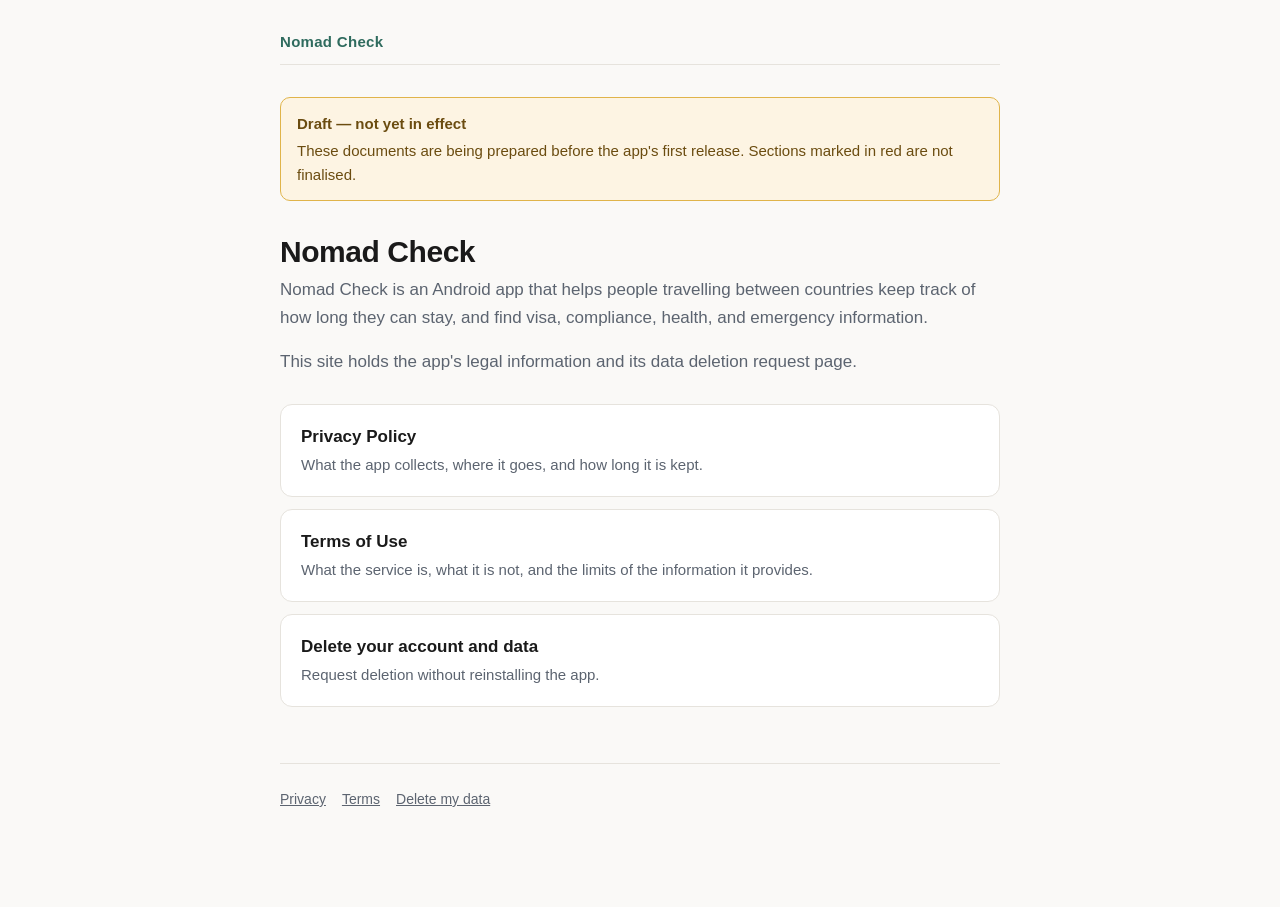
==== index.html @ e33258b4 "Legal pages and deletion request page" ====
<!DOCTYPE html>
<html lang="en">
<head>
<meta charset="utf-8">
<meta name="viewport" content="width=device-width, initial-scale=1">
<title>Nomad Check</title>
<meta name="description" content="Legal information and data deletion requests for the Nomad Check Android app.">
<link rel="stylesheet" href="style.css">
</head>
<body>
<div class="wrap">

  <header class="site">
    <a class="brand" href="/">Nomad Check</a>
  </header>

  <!-- DRAFT-BANNER: delete this block when the documents are final -->
  <div class="draft">
    <strong>Draft — not yet in effect</strong>
    These documents are being prepared before the app's first release.
    Sections marked in red are not finalised.
  </div>
  <!-- /DRAFT-BANNER -->

  <h1>Nomad Check</h1>
  <p class="lede">
    Nomad Check is an Android app that helps people travelling between
    countries keep track of how long they can stay, and find visa,
    compliance, health, and emergency information.
  </p>
  <p class="lede">
    This site holds the app's legal information and its data deletion
    request page.
  </p>

  <div class="cards">
    <a href="/privacy">
      <div class="t">Privacy Policy</div>
      <div class="d">What the app collects, where it goes, and how long it is kept.</div>
    </a>
    <a href="/terms">
      <div class="t">Terms of Use</div>
      <div class="d">What the service is, what it is not, and the limits of the information it provides.</div>
    </a>
    <a href="/delete">
      <div class="t">Delete your account and data</div>
      <div class="d">Request deletion without reinstalling the app.</div>
    </a>
  </div>

  <footer class="site">
    <a href="/privacy">Privacy</a><a href="/terms">Terms</a><a href="/delete">Delete my data</a>
  </footer>

</div>
</body>
</html>
---- style.css ----
/* Nomad Check — legal pages
   Plain CSS, no build step. Edit freely. */

:root {
  --bg: #faf9f7;
  --card: #ffffff;
  --text: #1a1a1a;
  --text-sec: #5c6470;
  --text-muted: #8b8f96;
  --accent: #2f6b5e;
  --accent-soft: #eaf2ef;
  --border: #e6e3dd;
  --draft-bg: #fdf4e3;
  --draft-border: #e0b44a;
  --draft-text: #6b4c10;
  --ph-bg: #fde8e8;
  --ph-text: #9b1c1c;
  --ph-border: #f0b4b4;
}

@media (prefers-color-scheme: dark) {
  :root {
    --bg: #15171a;
    --card: #1d2024;
    --text: #e8e6e3;
    --text-sec: #a8aeb6;
    --text-muted: #7b8189;
    --accent: #6fbfa8;
    --accent-soft: #1e2a27;
    --border: #2c3036;
    --draft-bg: #3a2f14;
    --draft-border: #8a6a1f;
    --draft-text: #f0d79a;
    --ph-bg: #3d1c1c;
    --ph-text: #ff9b9b;
    --ph-border: #6b2c2c;
  }
}

* { box-sizing: border-box; }

html { -webkit-text-size-adjust: 100%; }

body {
  margin: 0;
  padding: 0 20px 96px;
  background: var(--bg);
  color: var(--text);
  font-family: -apple-system, BlinkMacSystemFont, "Segoe UI", Roboto,
    "Helvetica Neue", Arial, "Noto Sans", sans-serif;
  font-size: 17px;
  line-height: 1.65;
}

.wrap { max-width: 720px; margin: 0 auto; }

/* ---- masthead ---- */

header.site {
  padding: 28px 0 8px;
  border-bottom: 1px solid var(--border);
  margin-bottom: 32px;
}

header.site a.brand {
  color: var(--accent);
  font-weight: 700;
  font-size: 15px;
  letter-spacing: 0.02em;
  text-decoration: none;
}

/* ---- draft banner ----
   DELETE THIS BLOCK IN EACH HTML FILE WHEN THE DOCUMENTS ARE FINAL.
   Search for: DRAFT-BANNER                                        */

.draft {
  background: var(--draft-bg);
  border: 1px solid var(--draft-border);
  border-radius: 10px;
  padding: 14px 16px;
  margin: 0 0 32px;
  color: var(--draft-text);
  font-size: 15px;
  line-height: 1.55;
}

.draft strong { display: block; margin-bottom: 4px; }

/* ---- typography ---- */

h1 {
  font-size: 30px;
  line-height: 1.25;
  font-weight: 800;
  margin: 0 0 6px;
  letter-spacing: -0.015em;
}

h2 {
  font-size: 21px;
  line-height: 1.3;
  font-weight: 700;
  margin: 44px 0 12px;
  letter-spacing: -0.01em;
}

h3 {
  font-size: 17px;
  font-weight: 700;
  margin: 28px 0 8px;
}

p { margin: 0 0 16px; }

ul, ol { margin: 0 0 16px; padding-left: 22px; }
li { margin-bottom: 6px; }

a { color: var(--accent); }

.effective {
  color: var(--text-sec);
  font-size: 15px;
  margin: 0 0 28px;
}

.lede { color: var(--text-sec); }

hr {
  border: 0;
  border-top: 1px solid var(--border);
  margin: 44px 0;
}

/* ---- tables ---- */

.tablewrap { overflow-x: auto; margin: 0 0 20px; }

table {
  border-collapse: collapse;
  width: 100%;
  font-size: 15px;
  line-height: 1.5;
}

th, td {
  text-align: left;
  vertical-align: top;
  padding: 10px 12px;
  border-bottom: 1px solid var(--border);
}

th {
  font-weight: 700;
  color: var(--text-sec);
  font-size: 13px;
  text-transform: uppercase;
  letter-spacing: 0.04em;
  white-space: nowrap;
}

/* ---- placeholder marker ---- */

.ph {
  background: var(--ph-bg);
  color: var(--ph-text);
  border: 1px solid var(--ph-border);
  border-radius: 4px;
  padding: 1px 6px;
  font-family: ui-monospace, SFMono-Regular, Menlo, Consolas, monospace;
  font-size: 0.85em;
  font-weight: 600;
  white-space: nowrap;
}

/* ---- index cards ---- */

.cards { display: grid; gap: 12px; margin: 28px 0 0; }

.cards a {
  display: block;
  background: var(--card);
  border: 1px solid var(--border);
  border-radius: 12px;
  padding: 18px 20px;
  text-decoration: none;
  color: var(--text);
}

.cards a:hover { border-color: var(--accent); }

.cards .t { font-weight: 700; margin-bottom: 2px; }
.cards .d { color: var(--text-sec); font-size: 15px; }

/* ---- delete page form ---- */

fieldset {
  border: 1px solid var(--border);
  border-radius: 12px;
  padding: 18px 20px 6px;
  margin: 0 0 24px;
  background: var(--card);
}

legend {
  font-weight: 700;
  padding: 0 8px;
  font-size: 16px;
}

label.opt {
  display: flex;
  align-items: flex-start;
  gap: 10px;
  padding: 10px 0;
  cursor: pointer;
  line-height: 1.5;
}

label.opt input { margin-top: 5px; flex-shrink: 0; }

.branch {
  display: none;
  background: var(--card);
  border: 1px solid var(--border);
  border-left: 3px solid var(--accent);
  border-radius: 10px;
  padding: 20px 22px 6px;
  margin: 0 0 24px;
}

.branch.on { display: block; }

.branch h3 { margin-top: 0; }

.mailbtn {
  display: inline-block;
  background: var(--accent);
  color: #ffffff;
  text-decoration: none;
  font-weight: 700;
  padding: 13px 22px;
  border-radius: 10px;
  margin: 6px 0 18px;
}

.note {
  background: var(--accent-soft);
  border-radius: 10px;
  padding: 14px 16px;
  font-size: 15px;
  line-height: 1.55;
  margin: 0 0 18px;
}

/* ---- footer ---- */

footer.site {
  margin-top: 56px;
  padding-top: 24px;
  border-top: 1px solid var(--border);
  color: var(--text-muted);
  font-size: 14px;
}

footer.site a { color: var(--text-sec); margin-right: 16px; }

@media (max-width: 480px) {
  body { font-size: 16px; padding: 0 16px 72px; }
  h1 { font-size: 26px; }
  h2 { font-size: 19px; }
}
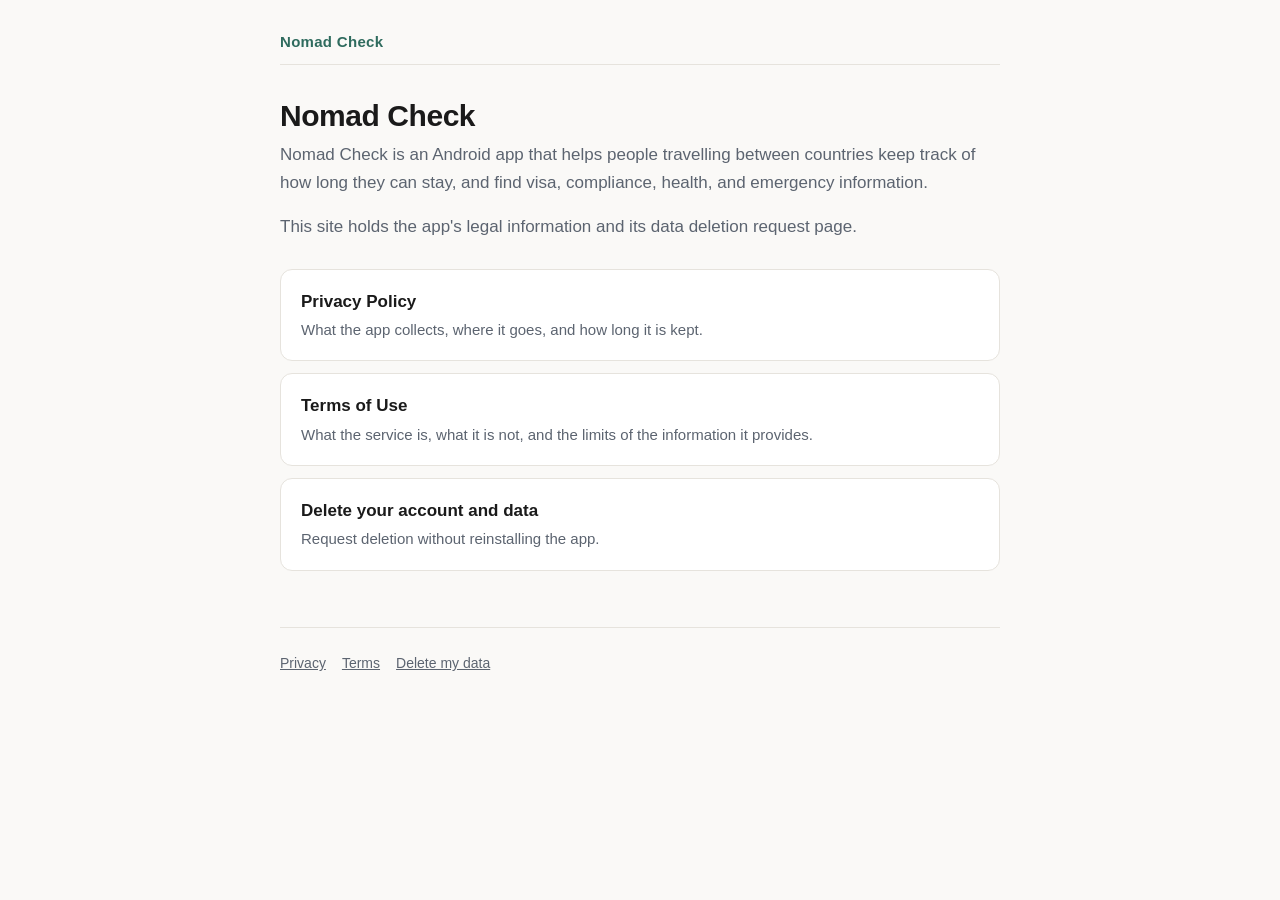
==== commit fe137e30: "Replace draft legal pages with finalized set; remove draft banner; add redirects Co-Authored-By: Cla" ====
--- a/index.html
+++ b/index.html
@@ -14,13 +14,6 @@
     <a class="brand" href="/">Nomad Check</a>
   </header>
 
-  <!-- DRAFT-BANNER: delete this block when the documents are final -->
-  <div class="draft">
-    <strong>Draft — not yet in effect</strong>
-    These documents are being prepared before the app's first release.
-    Sections marked in red are not finalised.
-  </div>
-  <!-- /DRAFT-BANNER -->
 
   <h1>Nomad Check</h1>
   <p class="lede">
@@ -34,22 +27,22 @@
   </p>
 
   <div class="cards">
-    <a href="/privacy">
+    <a href="/legal/privacy">
       <div class="t">Privacy Policy</div>
       <div class="d">What the app collects, where it goes, and how long it is kept.</div>
     </a>
-    <a href="/terms">
+    <a href="/legal/terms">
       <div class="t">Terms of Use</div>
       <div class="d">What the service is, what it is not, and the limits of the information it provides.</div>
     </a>
-    <a href="/delete">
+    <a href="/legal/account-deletion">
       <div class="t">Delete your account and data</div>
       <div class="d">Request deletion without reinstalling the app.</div>
     </a>
   </div>
 
   <footer class="site">
-    <a href="/privacy">Privacy</a><a href="/terms">Terms</a><a href="/delete">Delete my data</a>
+    <a href="/legal/privacy">Privacy</a><a href="/legal/terms">Terms</a><a href="/legal/account-deletion">Delete my data</a>
   </footer>
 
 </div>
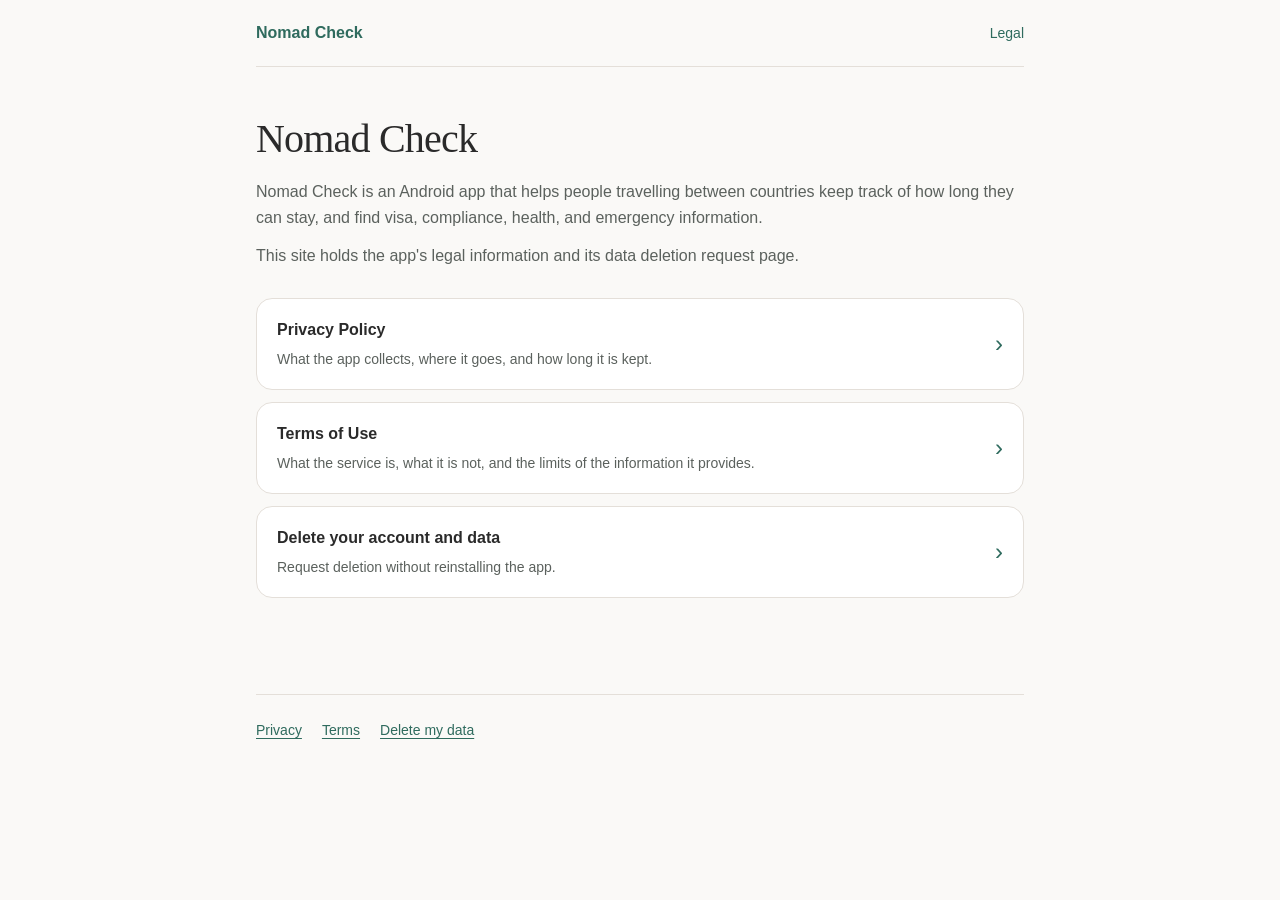
==== commit b10f53b3: "Restyle homepage and legal pages with unified visual language Co-Authored-By: Claude Fable 5 <norepl" ====
--- a/index.html
+++ b/index.html
@@ -8,13 +8,14 @@
 <link rel="stylesheet" href="style.css">
 </head>
 <body>
-<div class="wrap">
+<div class="container">
 
   <header class="site">
     <a class="brand" href="/">Nomad Check</a>
+    <a class="nav-legal" href="/legal/">Legal</a>
   </header>
 
-
+  <main>
   <h1>Nomad Check</h1>
   <p class="lede">
     Nomad Check is an Android app that helps people travelling between
@@ -27,22 +28,30 @@
   </p>
 
   <div class="cards">
-    <a href="/legal/privacy">
-      <div class="t">Privacy Policy</div>
-      <div class="d">What the app collects, where it goes, and how long it is kept.</div>
+    <a class="card" href="/legal/privacy">
+      <span><span class="t">Privacy Policy</span>
+      <div class="d">What the app collects, where it goes, and how long it is kept.</div></span>
+      <span class="chev" aria-hidden="true">&rsaquo;</span>
     </a>
-    <a href="/legal/terms">
-      <div class="t">Terms of Use</div>
-      <div class="d">What the service is, what it is not, and the limits of the information it provides.</div>
+    <a class="card" href="/legal/terms">
+      <span><span class="t">Terms of Use</span>
+      <div class="d">What the service is, what it is not, and the limits of the information it provides.</div></span>
+      <span class="chev" aria-hidden="true">&rsaquo;</span>
     </a>
-    <a href="/legal/account-deletion">
-      <div class="t">Delete your account and data</div>
-      <div class="d">Request deletion without reinstalling the app.</div>
+    <a class="card" href="/legal/account-deletion">
+      <span><span class="t">Delete your account and data</span>
+      <div class="d">Request deletion without reinstalling the app.</div></span>
+      <span class="chev" aria-hidden="true">&rsaquo;</span>
     </a>
   </div>
+  </main>
 
   <footer class="site">
-    <a href="/legal/privacy">Privacy</a><a href="/legal/terms">Terms</a><a href="/legal/account-deletion">Delete my data</a>
+    <nav>
+      <a href="/legal/privacy">Privacy</a>
+      <a href="/legal/terms">Terms</a>
+      <a href="/legal/account-deletion">Delete my data</a>
+    </nav>
   </footer>
 
 </div>
--- a/style.css
+++ b/style.css
@@ -1,272 +1,32 @@
-/* Nomad Check — legal pages
-   Plain CSS, no build step. Edit freely. */
-
-:root {
-  --bg: #faf9f7;
-  --card: #ffffff;
-  --text: #1a1a1a;
-  --text-sec: #5c6470;
-  --text-muted: #8b8f96;
-  --accent: #2f6b5e;
-  --accent-soft: #eaf2ef;
-  --border: #e6e3dd;
-  --draft-bg: #fdf4e3;
-  --draft-border: #e0b44a;
-  --draft-text: #6b4c10;
-  --ph-bg: #fde8e8;
-  --ph-text: #9b1c1c;
-  --ph-border: #f0b4b4;
-}
-
-@media (prefers-color-scheme: dark) {
-  :root {
-    --bg: #15171a;
-    --card: #1d2024;
-    --text: #e8e6e3;
-    --text-sec: #a8aeb6;
-    --text-muted: #7b8189;
-    --accent: #6fbfa8;
-    --accent-soft: #1e2a27;
-    --border: #2c3036;
-    --draft-bg: #3a2f14;
-    --draft-border: #8a6a1f;
-    --draft-text: #f0d79a;
-    --ph-bg: #3d1c1c;
-    --ph-text: #ff9b9b;
-    --ph-border: #6b2c2c;
-  }
-}
+/* Nomad Check — unified visual language (LW-2).
+   Shared foundation with /legal/ pages. Plain CSS, no build step, light only. */
 
 * { box-sizing: border-box; }
+body { margin: 0; background: #FAF9F7; color: #2A2A2A; font-size: 16px; line-height: 1.65;
+       font-family: -apple-system, BlinkMacSystemFont, "Segoe UI", Arial, sans-serif; }
+.container { width: calc(100% - 40px); max-width: 768px; margin: 0 auto; }
 
-html { -webkit-text-size-adjust: 100%; }
+header.site { display: flex; justify-content: space-between; align-items: center;
+       padding: 20px 0; border-bottom: 1px solid #E4DFD9; }
+header.site .brand { font-size: 16px; font-weight: 700; color: #2F6B5E; text-decoration: none; }
+header.site .nav-legal { font-size: 14px; font-weight: 500; color: #2F6B5E; text-decoration: none; }
+header.site .nav-legal[aria-current="page"] { text-decoration: underline; }
 
-body {
-  margin: 0;
-  padding: 0 20px 96px;
-  background: var(--bg);
-  color: var(--text);
-  font-family: -apple-system, BlinkMacSystemFont, "Segoe UI", Roboto,
-    "Helvetica Neue", Arial, "Noto Sans", sans-serif;
-  font-size: 17px;
-  line-height: 1.65;
-}
+main { padding-top: clamp(32px, 5vw, 48px); padding-bottom: 48px; }
+h1 { font-family: Georgia, "Times New Roman", serif; font-size: clamp(32px, 5vw, 40px);
+     font-weight: 400; line-height: 1.18; letter-spacing: -0.02em; color: #2A2A2A; margin: 0 0 16px; }
+p.lede { color: #5B615D; margin: 0 0 12px; }
+a { color: #2F6B5E; text-decoration: underline; }
 
-.wrap { max-width: 720px; margin: 0 auto; }
+.cards { margin-top: 28px; display: flex; flex-direction: column; gap: 12px; }
+a.card { display: flex; justify-content: space-between; align-items: center; gap: 16px;
+     padding: 18px 20px; background: #FFFFFF; border: 1px solid #E4DFD9; border-radius: 16px;
+     text-decoration: none; }
+a.card .t { font-size: 16px; font-weight: 600; color: #2A2A2A; }
+a.card .d { margin-top: 6px; font-size: 14px; line-height: 1.55; color: #5B615D; }
+a.card .chev { font-family: Arial, sans-serif; font-size: 24px; color: #2F6B5E; flex-shrink: 0; }
 
-/* ---- masthead ---- */
-
-header.site {
-  padding: 28px 0 8px;
-  border-bottom: 1px solid var(--border);
-  margin-bottom: 32px;
-}
-
-header.site a.brand {
-  color: var(--accent);
-  font-weight: 700;
-  font-size: 15px;
-  letter-spacing: 0.02em;
-  text-decoration: none;
-}
-
-/* ---- draft banner ----
-   DELETE THIS BLOCK IN EACH HTML FILE WHEN THE DOCUMENTS ARE FINAL.
-   Search for: DRAFT-BANNER                                        */
-
-.draft {
-  background: var(--draft-bg);
-  border: 1px solid var(--draft-border);
-  border-radius: 10px;
-  padding: 14px 16px;
-  margin: 0 0 32px;
-  color: var(--draft-text);
-  font-size: 15px;
-  line-height: 1.55;
-}
-
-.draft strong { display: block; margin-bottom: 4px; }
-
-/* ---- typography ---- */
-
-h1 {
-  font-size: 30px;
-  line-height: 1.25;
-  font-weight: 800;
-  margin: 0 0 6px;
-  letter-spacing: -0.015em;
-}
-
-h2 {
-  font-size: 21px;
-  line-height: 1.3;
-  font-weight: 700;
-  margin: 44px 0 12px;
-  letter-spacing: -0.01em;
-}
-
-h3 {
-  font-size: 17px;
-  font-weight: 700;
-  margin: 28px 0 8px;
-}
-
-p { margin: 0 0 16px; }
-
-ul, ol { margin: 0 0 16px; padding-left: 22px; }
-li { margin-bottom: 6px; }
-
-a { color: var(--accent); }
-
-.effective {
-  color: var(--text-sec);
-  font-size: 15px;
-  margin: 0 0 28px;
-}
-
-.lede { color: var(--text-sec); }
-
-hr {
-  border: 0;
-  border-top: 1px solid var(--border);
-  margin: 44px 0;
-}
-
-/* ---- tables ---- */
-
-.tablewrap { overflow-x: auto; margin: 0 0 20px; }
-
-table {
-  border-collapse: collapse;
-  width: 100%;
-  font-size: 15px;
-  line-height: 1.5;
-}
-
-th, td {
-  text-align: left;
-  vertical-align: top;
-  padding: 10px 12px;
-  border-bottom: 1px solid var(--border);
-}
-
-th {
-  font-weight: 700;
-  color: var(--text-sec);
-  font-size: 13px;
-  text-transform: uppercase;
-  letter-spacing: 0.04em;
-  white-space: nowrap;
-}
-
-/* ---- placeholder marker ---- */
-
-.ph {
-  background: var(--ph-bg);
-  color: var(--ph-text);
-  border: 1px solid var(--ph-border);
-  border-radius: 4px;
-  padding: 1px 6px;
-  font-family: ui-monospace, SFMono-Regular, Menlo, Consolas, monospace;
-  font-size: 0.85em;
-  font-weight: 600;
-  white-space: nowrap;
-}
-
-/* ---- index cards ---- */
-
-.cards { display: grid; gap: 12px; margin: 28px 0 0; }
-
-.cards a {
-  display: block;
-  background: var(--card);
-  border: 1px solid var(--border);
-  border-radius: 12px;
-  padding: 18px 20px;
-  text-decoration: none;
-  color: var(--text);
-}
-
-.cards a:hover { border-color: var(--accent); }
-
-.cards .t { font-weight: 700; margin-bottom: 2px; }
-.cards .d { color: var(--text-sec); font-size: 15px; }
-
-/* ---- delete page form ---- */
-
-fieldset {
-  border: 1px solid var(--border);
-  border-radius: 12px;
-  padding: 18px 20px 6px;
-  margin: 0 0 24px;
-  background: var(--card);
-}
-
-legend {
-  font-weight: 700;
-  padding: 0 8px;
-  font-size: 16px;
-}
-
-label.opt {
-  display: flex;
-  align-items: flex-start;
-  gap: 10px;
-  padding: 10px 0;
-  cursor: pointer;
-  line-height: 1.5;
-}
-
-label.opt input { margin-top: 5px; flex-shrink: 0; }
-
-.branch {
-  display: none;
-  background: var(--card);
-  border: 1px solid var(--border);
-  border-left: 3px solid var(--accent);
-  border-radius: 10px;
-  padding: 20px 22px 6px;
-  margin: 0 0 24px;
-}
-
-.branch.on { display: block; }
-
-.branch h3 { margin-top: 0; }
-
-.mailbtn {
-  display: inline-block;
-  background: var(--accent);
-  color: #ffffff;
-  text-decoration: none;
-  font-weight: 700;
-  padding: 13px 22px;
-  border-radius: 10px;
-  margin: 6px 0 18px;
-}
-
-.note {
-  background: var(--accent-soft);
-  border-radius: 10px;
-  padding: 14px 16px;
-  font-size: 15px;
-  line-height: 1.55;
-  margin: 0 0 18px;
-}
-
-/* ---- footer ---- */
-
-footer.site {
-  margin-top: 56px;
-  padding-top: 24px;
-  border-top: 1px solid var(--border);
-  color: var(--text-muted);
-  font-size: 14px;
-}
-
-footer.site a { color: var(--text-sec); margin-right: 16px; }
-
-@media (max-width: 480px) {
-  body { font-size: 16px; padding: 0 16px 72px; }
-  h1 { font-size: 26px; }
-  h2 { font-size: 19px; }
-}
+footer.site { margin-top: 48px; padding: 24px 0 32px; border-top: 1px solid #E4DFD9;
+     font-size: 14px; line-height: 1.6; }
+footer.site nav { display: flex; flex-wrap: wrap; column-gap: 20px; row-gap: 12px; }
+footer.site a { color: #2F6B5E; text-decoration: underline; text-underline-offset: 3px; }
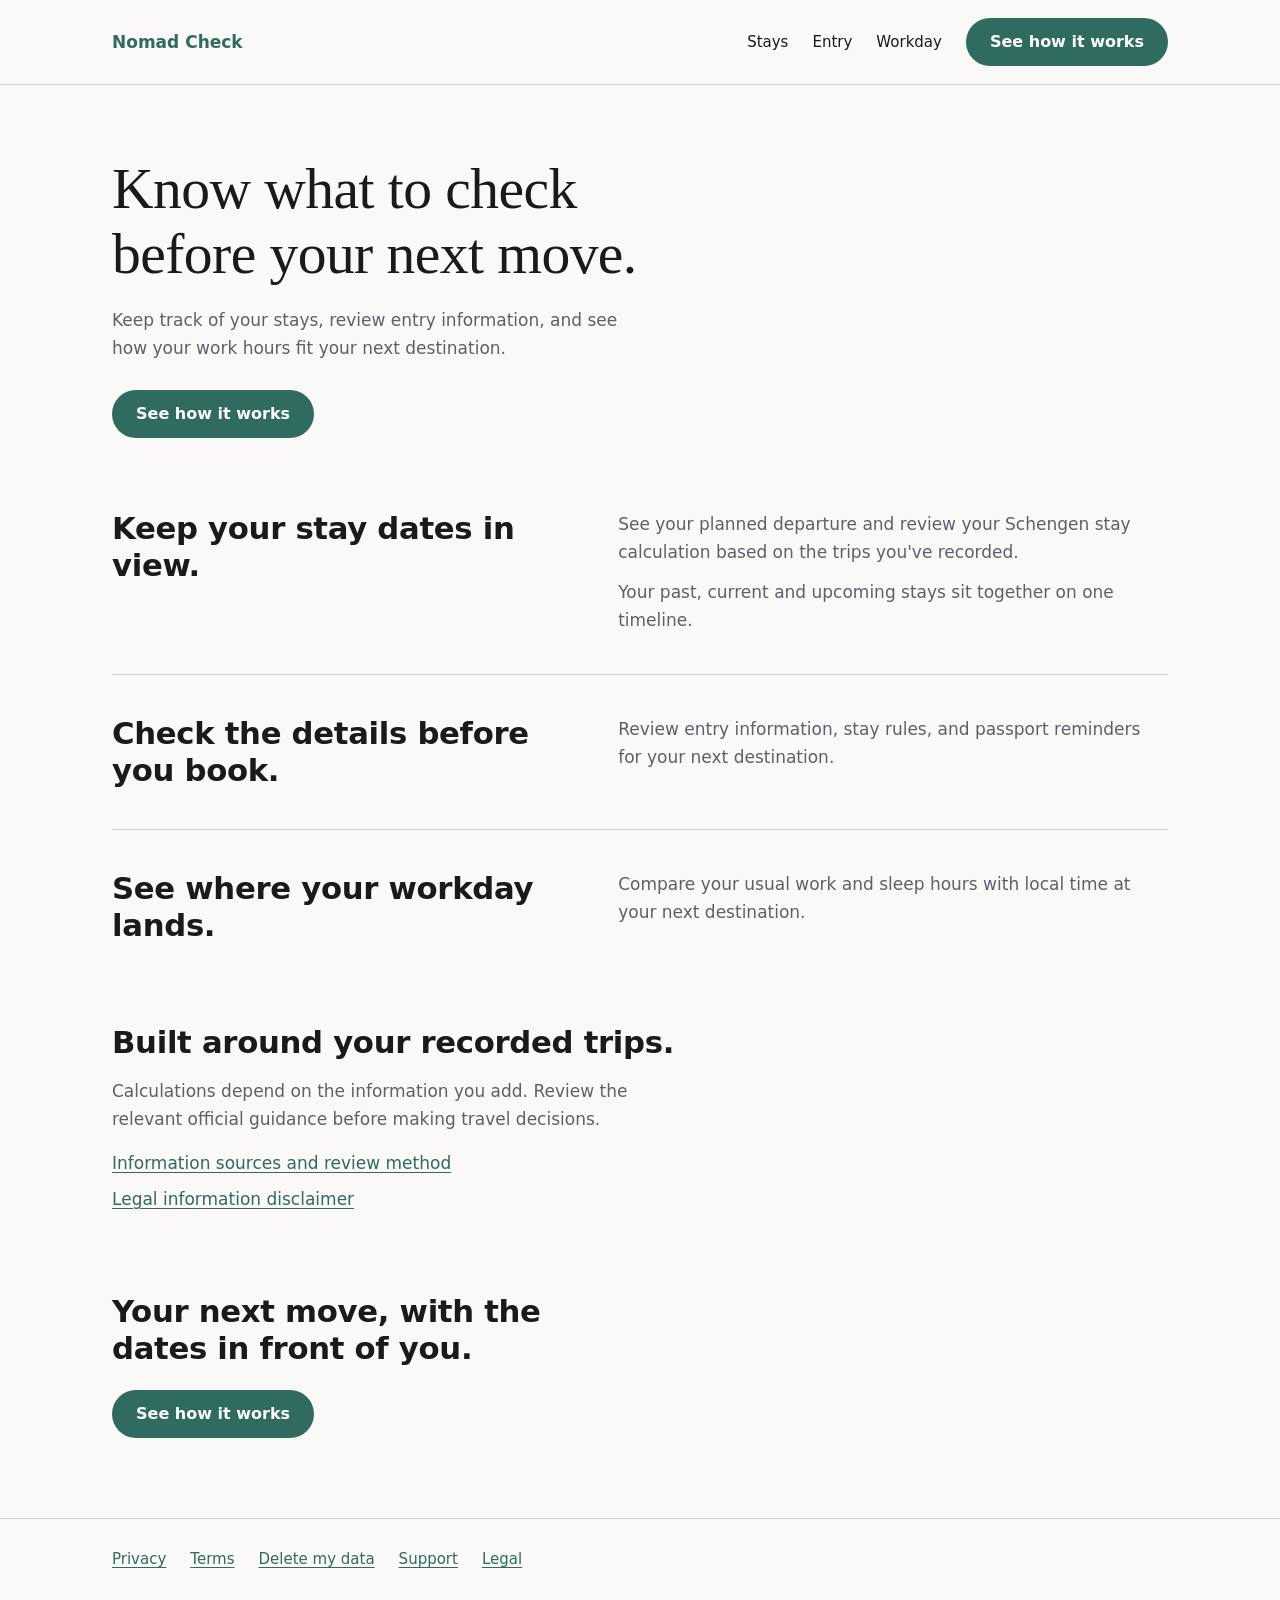
==== commit 0ef6ebe4: "Homepage redesign (WEB-1): product-first, text-led, legal entrances kept - Replace the legal-directo" ====
--- a/index.html
+++ b/index.html
@@ -4,56 +4,93 @@
 <meta charset="utf-8">
 <meta name="viewport" content="width=device-width, initial-scale=1">
 <title>Nomad Check</title>
-<meta name="description" content="Legal information and data deletion requests for the Nomad Check Android app.">
+<meta name="description" content="Nomad Check is an Android app for keeping your stay dates in view, reviewing entry information, and seeing how your work hours fit your next destination.">
 <link rel="stylesheet" href="style.css">
 </head>
 <body>
-<div class="container">
 
-  <header class="site">
-    <a class="brand" href="/">Nomad Check</a>
-    <a class="nav-legal" href="/legal/">Legal</a>
-  </header>
+<header class="site">
+  <div class="wrap header-row">
+    <a class="wordmark" href="/">Nomad Check</a>
+    <nav class="site-nav" aria-label="On this page">
+      <a href="#stays">Stays</a>
+      <a href="#before-you-book">Entry</a>
+      <a href="#workday">Workday</a>
+      <a class="button button-header" href="#how-it-works">See how it works</a>
+    </nav>
+  </div>
+</header>
 
-  <main>
-  <h1>Nomad Check</h1>
-  <p class="lede">
-    Nomad Check is an Android app that helps people travelling between
-    countries keep track of how long they can stay, and find visa,
-    compliance, health, and emergency information.
-  </p>
-  <p class="lede">
-    This site holds the app's legal information and its data deletion
-    request page.
-  </p>
+<main>
 
-  <div class="cards">
-    <a class="card" href="/legal/privacy">
-      <span><span class="t">Privacy Policy</span>
-      <div class="d">What the app collects, where it goes, and how long it is kept.</div></span>
-      <span class="chev" aria-hidden="true">&rsaquo;</span>
-    </a>
-    <a class="card" href="/legal/terms">
-      <span><span class="t">Terms of Use</span>
-      <div class="d">What the service is, what it is not, and the limits of the information it provides.</div></span>
-      <span class="chev" aria-hidden="true">&rsaquo;</span>
-    </a>
-    <a class="card" href="/legal/account-deletion">
-      <span><span class="t">Delete your account and data</span>
-      <div class="d">Request deletion without reinstalling the app.</div></span>
-      <span class="chev" aria-hidden="true">&rsaquo;</span>
-    </a>
+  <section class="hero" aria-labelledby="hero-title">
+    <div class="wrap">
+      <h1 id="hero-title">Know what to check before your next move.</h1>
+      <p class="hero-lede">Keep track of your stays, review entry information, and see how your work hours fit your next destination.</p>
+      <a class="button" href="#how-it-works">See how it works</a>
+    </div>
+  </section>
+
+  <div id="how-it-works" class="scenarios">
+
+    <section id="stays" class="scenario" aria-labelledby="stays-title">
+      <div class="wrap"><div class="scenario-row">
+        <h2 id="stays-title">Keep your stay dates in view.</h2>
+        <div class="scenario-text">
+          <p>See your planned departure and review your Schengen stay calculation based on the trips you've recorded.</p>
+          <p>Your past, current and upcoming stays sit together on one timeline.</p>
+        </div>
+      </div></div>
+    </section>
+
+    <section id="before-you-book" class="scenario" aria-labelledby="book-title">
+      <div class="wrap"><div class="scenario-row">
+        <h2 id="book-title">Check the details before you book.</h2>
+        <div class="scenario-text">
+          <p>Review entry information, stay rules, and passport reminders for your next destination.</p>
+        </div>
+      </div></div>
+    </section>
+
+    <section id="workday" class="scenario" aria-labelledby="workday-title">
+      <div class="wrap"><div class="scenario-row">
+        <h2 id="workday-title">See where your workday lands.</h2>
+        <div class="scenario-text">
+          <p>Compare your usual work and sleep hours with local time at your next destination.</p>
+        </div>
+      </div></div>
+    </section>
+
   </div>
-  </main>
 
-  <footer class="site">
-    <nav>
+  <section id="about-the-data" class="trust" aria-labelledby="trust-title">
+    <div class="wrap"><div class="trust-inner">
+      <h2 id="trust-title">Built around your recorded trips.</h2>
+      <p>Calculations depend on the information you add. Review the relevant official guidance before making travel decisions.</p>
+      <p class="trust-links"><a href="/legal/sources">Information sources and review method</a> <a href="/legal/disclaimer">Legal information disclaimer</a></p>
+    </div></div>
+  </section>
+
+  <section class="closing" aria-labelledby="closing-title">
+    <div class="wrap">
+      <h2 id="closing-title">Your next move, with the dates in front of you.</h2>
+      <a class="button" href="#how-it-works">See how it works</a>
+    </div>
+  </section>
+
+</main>
+
+<footer class="site">
+  <div class="wrap">
+    <nav aria-label="Legal and support">
       <a href="/legal/privacy">Privacy</a>
       <a href="/legal/terms">Terms</a>
       <a href="/legal/account-deletion">Delete my data</a>
+      <a href="/legal/support">Support</a>
+      <a href="/legal/">Legal</a>
     </nav>
-  </footer>
+  </div>
+</footer>
 
-</div>
 </body>
 </html>
--- a/style.css
+++ b/style.css
@@ -1,32 +1,132 @@
-/* Nomad Check — unified visual language (LW-2).
-   Shared foundation with /legal/ pages. Plain CSS, no build step, light only. */
+/* Nomad Check — homepage (WEB-1).
+   Loaded by index.html ONLY: every /legal/ page carries its own inline <style>,
+   so nothing here can change how a legal page renders.
+   Plain CSS, no build step, light only, zero JavaScript, no external resources.
+   Colours follow the app's current tokens (constants/surface.ts, 2026-10-09). */
+
+:root {
+  --page: #FAF9F7;      /* app welcome / pre-app ground */
+  --ink: #1A1A1A;       /* primary text */
+  --ink-2: #5A616E;     /* secondary text */
+  --rule: #D6CEC1;      /* dividers, greige blocks */
+  --brand: #2F6B5E;     /* deep green */
+  --on-brand: #FFFFFF;
+
+  --max: 1120px;
+  --gutter: 32px;
+  --section: 80px;
+  --hero-y: 72px;
+
+  --sans: system-ui, -apple-system, BlinkMacSystemFont, "Segoe UI", sans-serif;
+  --serif: Georgia, "Times New Roman", serif;
+}
+
+@media (max-width: 720px) {
+  :root { --gutter: 20px; --section: 48px; --hero-y: 40px; }
+}
 
 * { box-sizing: border-box; }
-body { margin: 0; background: #FAF9F7; color: #2A2A2A; font-size: 16px; line-height: 1.65;
-       font-family: -apple-system, BlinkMacSystemFont, "Segoe UI", Arial, sans-serif; }
-.container { width: calc(100% - 40px); max-width: 768px; margin: 0 auto; }
 
-header.site { display: flex; justify-content: space-between; align-items: center;
-       padding: 20px 0; border-bottom: 1px solid #E4DFD9; }
-header.site .brand { font-size: 16px; font-weight: 700; color: #2F6B5E; text-decoration: none; }
-header.site .nav-legal { font-size: 14px; font-weight: 500; color: #2F6B5E; text-decoration: none; }
-header.site .nav-legal[aria-current="page"] { text-decoration: underline; }
+html { -webkit-text-size-adjust: 100%; }
+body {
+  margin: 0;
+  background: var(--page);
+  color: var(--ink);
+  font-family: var(--sans);
+  font-size: 1.0625rem;   /* 17px */
+  line-height: 1.65;
+}
 
-main { padding-top: clamp(32px, 5vw, 48px); padding-bottom: 48px; }
-h1 { font-family: Georgia, "Times New Roman", serif; font-size: clamp(32px, 5vw, 40px);
-     font-weight: 400; line-height: 1.18; letter-spacing: -0.02em; color: #2A2A2A; margin: 0 0 16px; }
-p.lede { color: #5B615D; margin: 0 0 12px; }
-a { color: #2F6B5E; text-decoration: underline; }
+.wrap { width: 100%; max-width: var(--max); margin: 0 auto; padding: 0 var(--gutter); }
 
-.cards { margin-top: 28px; display: flex; flex-direction: column; gap: 12px; }
-a.card { display: flex; justify-content: space-between; align-items: center; gap: 16px;
-     padding: 18px 20px; background: #FFFFFF; border: 1px solid #E4DFD9; border-radius: 16px;
-     text-decoration: none; }
-a.card .t { font-size: 16px; font-weight: 600; color: #2A2A2A; }
-a.card .d { margin-top: 6px; font-size: 14px; line-height: 1.55; color: #5B615D; }
-a.card .chev { font-family: Arial, sans-serif; font-size: 24px; color: #2F6B5E; flex-shrink: 0; }
+a { color: var(--brand); text-decoration: underline; text-underline-offset: 3px; }
+a:focus-visible { outline: 3px solid var(--brand); outline-offset: 3px; border-radius: 4px; }
 
-footer.site { margin-top: 48px; padding: 24px 0 32px; border-top: 1px solid #E4DFD9;
-     font-size: 14px; line-height: 1.6; }
-footer.site nav { display: flex; flex-wrap: wrap; column-gap: 20px; row-gap: 12px; }
-footer.site a { color: #2F6B5E; text-decoration: underline; text-underline-offset: 3px; }
+/* ── Header: on the page ground, a hairline under it, no card ── */
+header.site { border-bottom: 1px solid var(--rule); }
+.header-row {
+  display: flex; align-items: center; justify-content: space-between;
+  flex-wrap: wrap; gap: 12px 24px;
+  padding-top: 18px; padding-bottom: 18px;
+}
+.wordmark { font-size: 1.0625rem; font-weight: 700; color: var(--brand); text-decoration: none; }
+.site-nav { display: flex; align-items: center; flex-wrap: wrap; gap: 8px 24px; font-size: 0.9375rem; }
+.site-nav a:not(.button) { color: var(--ink); text-decoration: none; padding: 6px 0; }
+.site-nav a:not(.button):hover { text-decoration: underline; }
+
+/* ── The one primary action: deep green capsule (the app's CTA shape) ── */
+.button {
+  display: inline-flex; align-items: center; justify-content: center;
+  min-height: 48px; padding: 0 24px;
+  border-radius: 999px;
+  background: var(--brand); color: var(--on-brand);
+  font-size: 1rem; font-weight: 600; text-decoration: none;
+}
+.button:focus-visible { outline: 3px solid var(--ink); outline-offset: 3px; }
+
+/* Phones: the short nav keeps its three anchors; the header copy of the CTA
+   steps aside because the hero's own CTA is on the first screen. */
+@media (max-width: 720px) {
+  .button-header { display: none; }
+  .site-nav { gap: 4px 20px; }
+}
+
+/* ── Hero: text-led single column ── */
+.hero { padding: var(--hero-y) 0; }
+h1 {
+  font-family: var(--serif);
+  font-size: clamp(2.375rem, 4.5vw, 3.75rem);   /* 38 → 60px */
+  font-weight: 400;
+  line-height: 1.12;
+  letter-spacing: -0.01em;
+  margin: 0 0 20px;
+  max-width: 20ch;
+}
+.hero-lede { color: var(--ink-2); max-width: 34rem; margin: 0 0 28px; }
+
+/* ── One heading scale for every section below the hero ── */
+h2 {
+  font-family: var(--sans);
+  font-size: clamp(1.75rem, 2.4vw, 2.125rem);   /* 28 → 34px */
+  font-weight: 700;
+  line-height: 1.2;
+  letter-spacing: -0.01em;
+  margin: 0;
+}
+p { margin: 0; max-width: 36rem; }   /* ≈ 55–65 characters at 17px */
+p + p { margin-top: 12px; }
+
+/* ── Scenarios: rhythm from type and space, a hairline between — no cards.
+   The rule sits on the inner row, so it spans the text column, not the gutter.
+   One layer per distance: the hero's bottom padding is the space above the
+   first scenario; the rows' own padding is the space around each rule. ── */
+.scenario + .scenario .scenario-row { border-top: 1px solid var(--rule); }
+.scenario-row {
+  display: grid;
+  grid-template-columns: minmax(0, 5fr) minmax(0, 6fr);
+  gap: 16px 48px;
+  padding-top: 40px; padding-bottom: 40px;
+}
+.scenario:first-child .scenario-row { padding-top: 0; }
+.scenario:last-child .scenario-row { padding-bottom: 0; }
+.scenario-text { color: var(--ink-2); }
+
+/* ── Trust: quiet, but full-size text at full contrast. Separated by space
+   alone (one section gap), not a rule — the quietest boundary on the page. ── */
+.trust { padding-top: var(--section); }
+.trust h2 { margin-bottom: 16px; }
+.trust p { color: var(--ink-2); }
+.trust-links { display: flex; flex-wrap: wrap; gap: 8px 24px; margin-top: 16px; }
+
+/* ── Closing line + the same CTA ── */
+.closing { padding: var(--section) 0; }
+.closing h2 { margin-bottom: 24px; max-width: 22ch; }
+
+/* ── Footer ── */
+footer.site { border-top: 1px solid var(--rule); font-size: 0.9375rem; }
+footer.site .wrap { padding-top: 28px; padding-bottom: 36px; }
+footer.site nav { display: flex; flex-wrap: wrap; gap: 12px 24px; }
+
+@media (max-width: 720px) {
+  .scenario-row { grid-template-columns: minmax(0, 1fr); padding-top: 28px; padding-bottom: 28px; }
+}
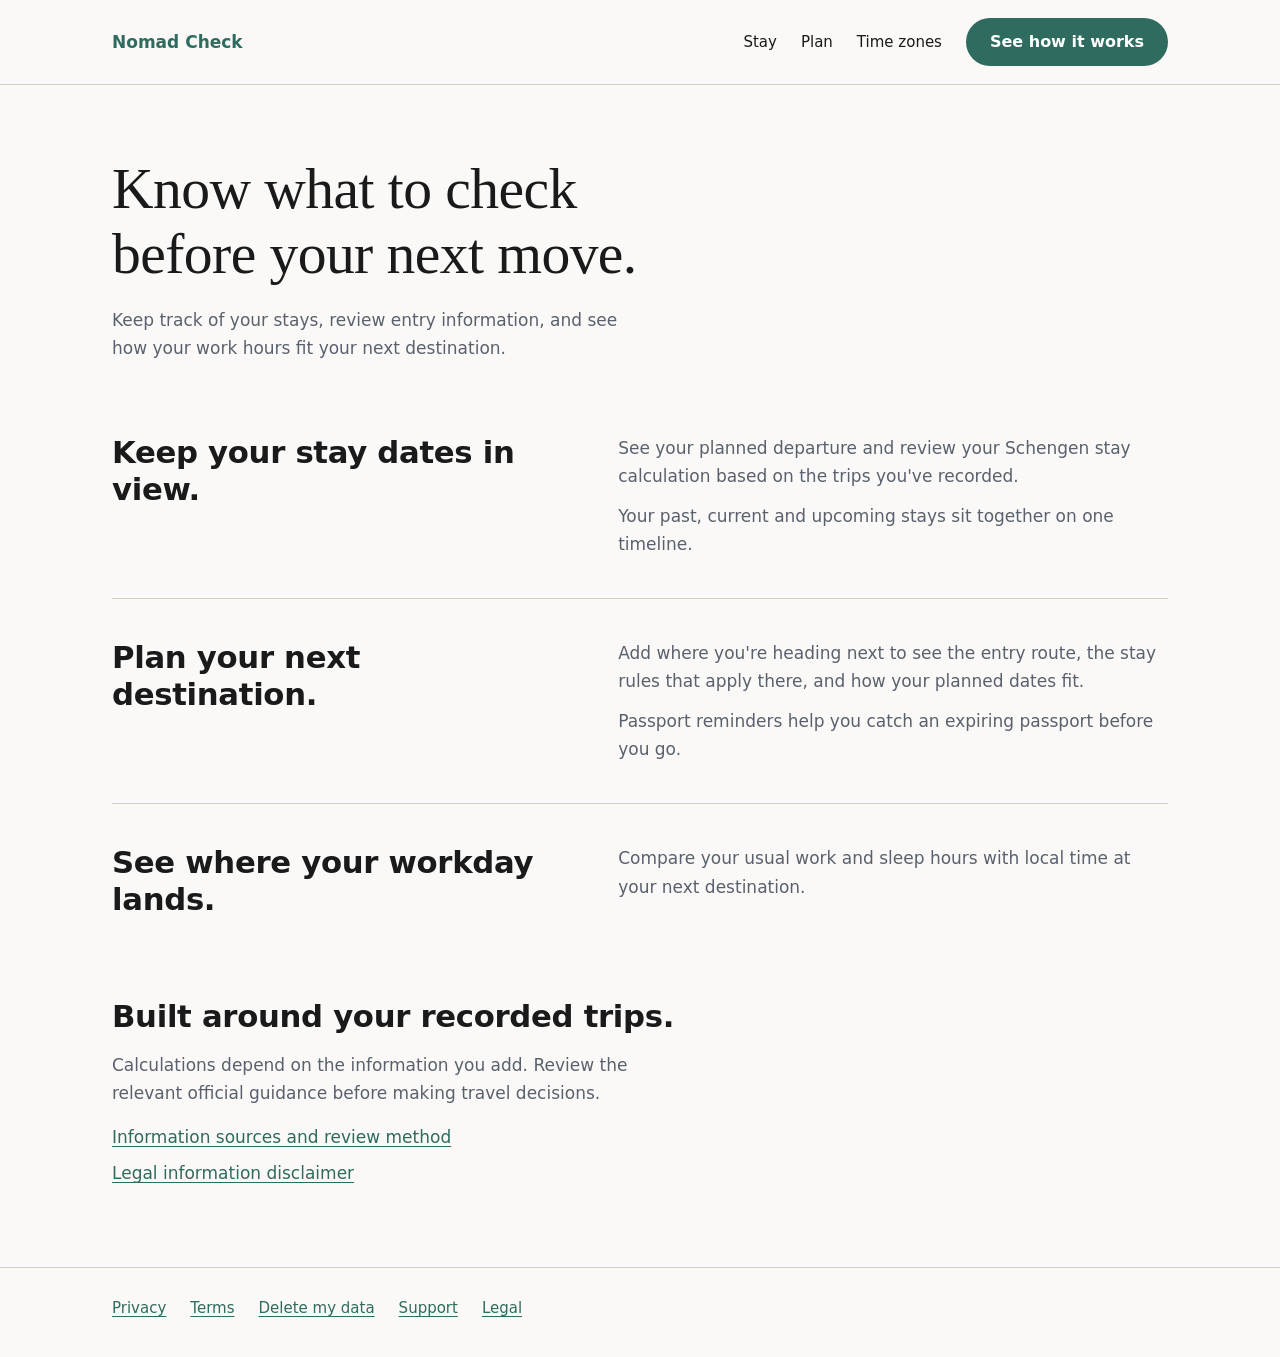
==== commit 74977069: "Homepage tweak (WEB-1b): Plan scenario copy, tab-name anchors, one CTA - Second scenario rewritten a" ====
--- a/index.html
+++ b/index.html
@@ -13,11 +13,11 @@
   <div class="wrap header-row">
     <a class="wordmark" href="/">Nomad Check</a>
     <nav class="site-nav" aria-label="On this page">
-      <a href="#stays">Stays</a>
-      <a href="#before-you-book">Entry</a>
-      <a href="#workday">Workday</a>
-      <a class="button button-header" href="#how-it-works">See how it works</a>
+      <a href="#stay">Stay</a>
+      <a href="#plan">Plan</a>
+      <a href="#time-zones">Time zones</a>
     </nav>
+    <a class="button button-header" href="#how-it-works">See how it works</a>
   </div>
 </header>
 
@@ -27,15 +27,14 @@
     <div class="wrap">
       <h1 id="hero-title">Know what to check before your next move.</h1>
       <p class="hero-lede">Keep track of your stays, review entry information, and see how your work hours fit your next destination.</p>
-      <a class="button" href="#how-it-works">See how it works</a>
     </div>
   </section>
 
   <div id="how-it-works" class="scenarios">
 
-    <section id="stays" class="scenario" aria-labelledby="stays-title">
+    <section id="stay" class="scenario" aria-labelledby="stay-title">
       <div class="wrap"><div class="scenario-row">
-        <h2 id="stays-title">Keep your stay dates in view.</h2>
+        <h2 id="stay-title">Keep your stay dates in view.</h2>
         <div class="scenario-text">
           <p>See your planned departure and review your Schengen stay calculation based on the trips you've recorded.</p>
           <p>Your past, current and upcoming stays sit together on one timeline.</p>
@@ -43,18 +42,19 @@
       </div></div>
     </section>
 
-    <section id="before-you-book" class="scenario" aria-labelledby="book-title">
+    <section id="plan" class="scenario" aria-labelledby="plan-title">
       <div class="wrap"><div class="scenario-row">
-        <h2 id="book-title">Check the details before you book.</h2>
+        <h2 id="plan-title">Plan your next destination.</h2>
         <div class="scenario-text">
-          <p>Review entry information, stay rules, and passport reminders for your next destination.</p>
+          <p>Add where you're heading next to see the entry route, the stay rules that apply there, and how your planned dates fit.</p>
+          <p>Passport reminders help you catch an expiring passport before you go.</p>
         </div>
       </div></div>
     </section>
 
-    <section id="workday" class="scenario" aria-labelledby="workday-title">
+    <section id="time-zones" class="scenario" aria-labelledby="time-zones-title">
       <div class="wrap"><div class="scenario-row">
-        <h2 id="workday-title">See where your workday lands.</h2>
+        <h2 id="time-zones-title">See where your workday lands.</h2>
         <div class="scenario-text">
           <p>Compare your usual work and sleep hours with local time at your next destination.</p>
         </div>
@@ -69,13 +69,6 @@
       <p>Calculations depend on the information you add. Review the relevant official guidance before making travel decisions.</p>
       <p class="trust-links"><a href="/legal/sources">Information sources and review method</a> <a href="/legal/disclaimer">Legal information disclaimer</a></p>
     </div></div>
-  </section>
-
-  <section class="closing" aria-labelledby="closing-title">
-    <div class="wrap">
-      <h2 id="closing-title">Your next move, with the dates in front of you.</h2>
-      <a class="button" href="#how-it-works">See how it works</a>
-    </div>
   </section>
 
 </main>
--- a/style.css
+++ b/style.css
@@ -42,17 +42,19 @@
 a { color: var(--brand); text-decoration: underline; text-underline-offset: 3px; }
 a:focus-visible { outline: 3px solid var(--brand); outline-offset: 3px; border-radius: 4px; }
 
-/* ── Header: on the page ground, a hairline under it, no card ── */
+/* ── Header: on the page ground, a hairline under it, no card.
+   Wordmark · anchors (the app's tab names) · the one CTA, on one row. The CTA
+   sits BESIDE the nav, not inside it: it is the page's action, not a place,
+   and that lets phones re-flow the three into two rows with a plain grid. ── */
 header.site { border-bottom: 1px solid var(--rule); }
 .header-row {
-  display: flex; align-items: center; justify-content: space-between;
-  flex-wrap: wrap; gap: 12px 24px;
+  display: flex; align-items: center; gap: 12px 24px;
   padding-top: 18px; padding-bottom: 18px;
 }
 .wordmark { font-size: 1.0625rem; font-weight: 700; color: var(--brand); text-decoration: none; }
-.site-nav { display: flex; align-items: center; flex-wrap: wrap; gap: 8px 24px; font-size: 0.9375rem; }
-.site-nav a:not(.button) { color: var(--ink); text-decoration: none; padding: 6px 0; }
-.site-nav a:not(.button):hover { text-decoration: underline; }
+.site-nav { display: flex; align-items: center; gap: 0 24px; margin-left: auto; font-size: 0.9375rem; }
+.site-nav a { display: inline-flex; align-items: center; min-height: 44px; color: var(--ink); text-decoration: none; }
+.site-nav a:hover { text-decoration: underline; }
 
 /* ── The one primary action: deep green capsule (the app's CTA shape) ── */
 .button {
@@ -64,11 +66,18 @@
 }
 .button:focus-visible { outline: 3px solid var(--ink); outline-offset: 3px; }
 
-/* Phones: the short nav keeps its three anchors; the header copy of the CTA
-   steps aside because the hero's own CTA is on the first screen. */
+/* Phones (WEB-1b option A): row 1 = wordmark + CTA, row 2 = the three anchors
+   at a 44px touch height. The CTA is shown at every width — it is the page's
+   only one since the hero and closing CTAs left. */
 @media (max-width: 720px) {
-  .button-header { display: none; }
-  .site-nav { gap: 4px 20px; }
+  .header-row {
+    display: grid; grid-template-columns: 1fr auto;
+    grid-template-areas: "brand cta" "nav nav";
+    row-gap: 4px; padding-bottom: 6px;
+  }
+  .wordmark { grid-area: brand; }
+  .button-header { grid-area: cta; }
+  .site-nav { grid-area: nav; margin-left: 0; }
 }
 
 /* ── Hero: text-led single column ── */
@@ -82,7 +91,7 @@
   margin: 0 0 20px;
   max-width: 20ch;
 }
-.hero-lede { color: var(--ink-2); max-width: 34rem; margin: 0 0 28px; }
+.hero-lede { color: var(--ink-2); max-width: 34rem; margin: 0; }
 
 /* ── One heading scale for every section below the hero ── */
 h2 {
@@ -112,15 +121,12 @@
 .scenario-text { color: var(--ink-2); }
 
 /* ── Trust: quiet, but full-size text at full contrast. Separated by space
-   alone (one section gap), not a rule — the quietest boundary on the page. ── */
-.trust { padding-top: var(--section); }
+   alone (one section gap), not a rule — the quietest boundary on the page.
+   It is the last section: the same gap below it, then the footer's rule. ── */
+.trust { padding: var(--section) 0; }
 .trust h2 { margin-bottom: 16px; }
 .trust p { color: var(--ink-2); }
 .trust-links { display: flex; flex-wrap: wrap; gap: 8px 24px; margin-top: 16px; }
-
-/* ── Closing line + the same CTA ── */
-.closing { padding: var(--section) 0; }
-.closing h2 { margin-bottom: 24px; max-width: 22ch; }
 
 /* ── Footer ── */
 footer.site { border-top: 1px solid var(--rule); font-size: 0.9375rem; }
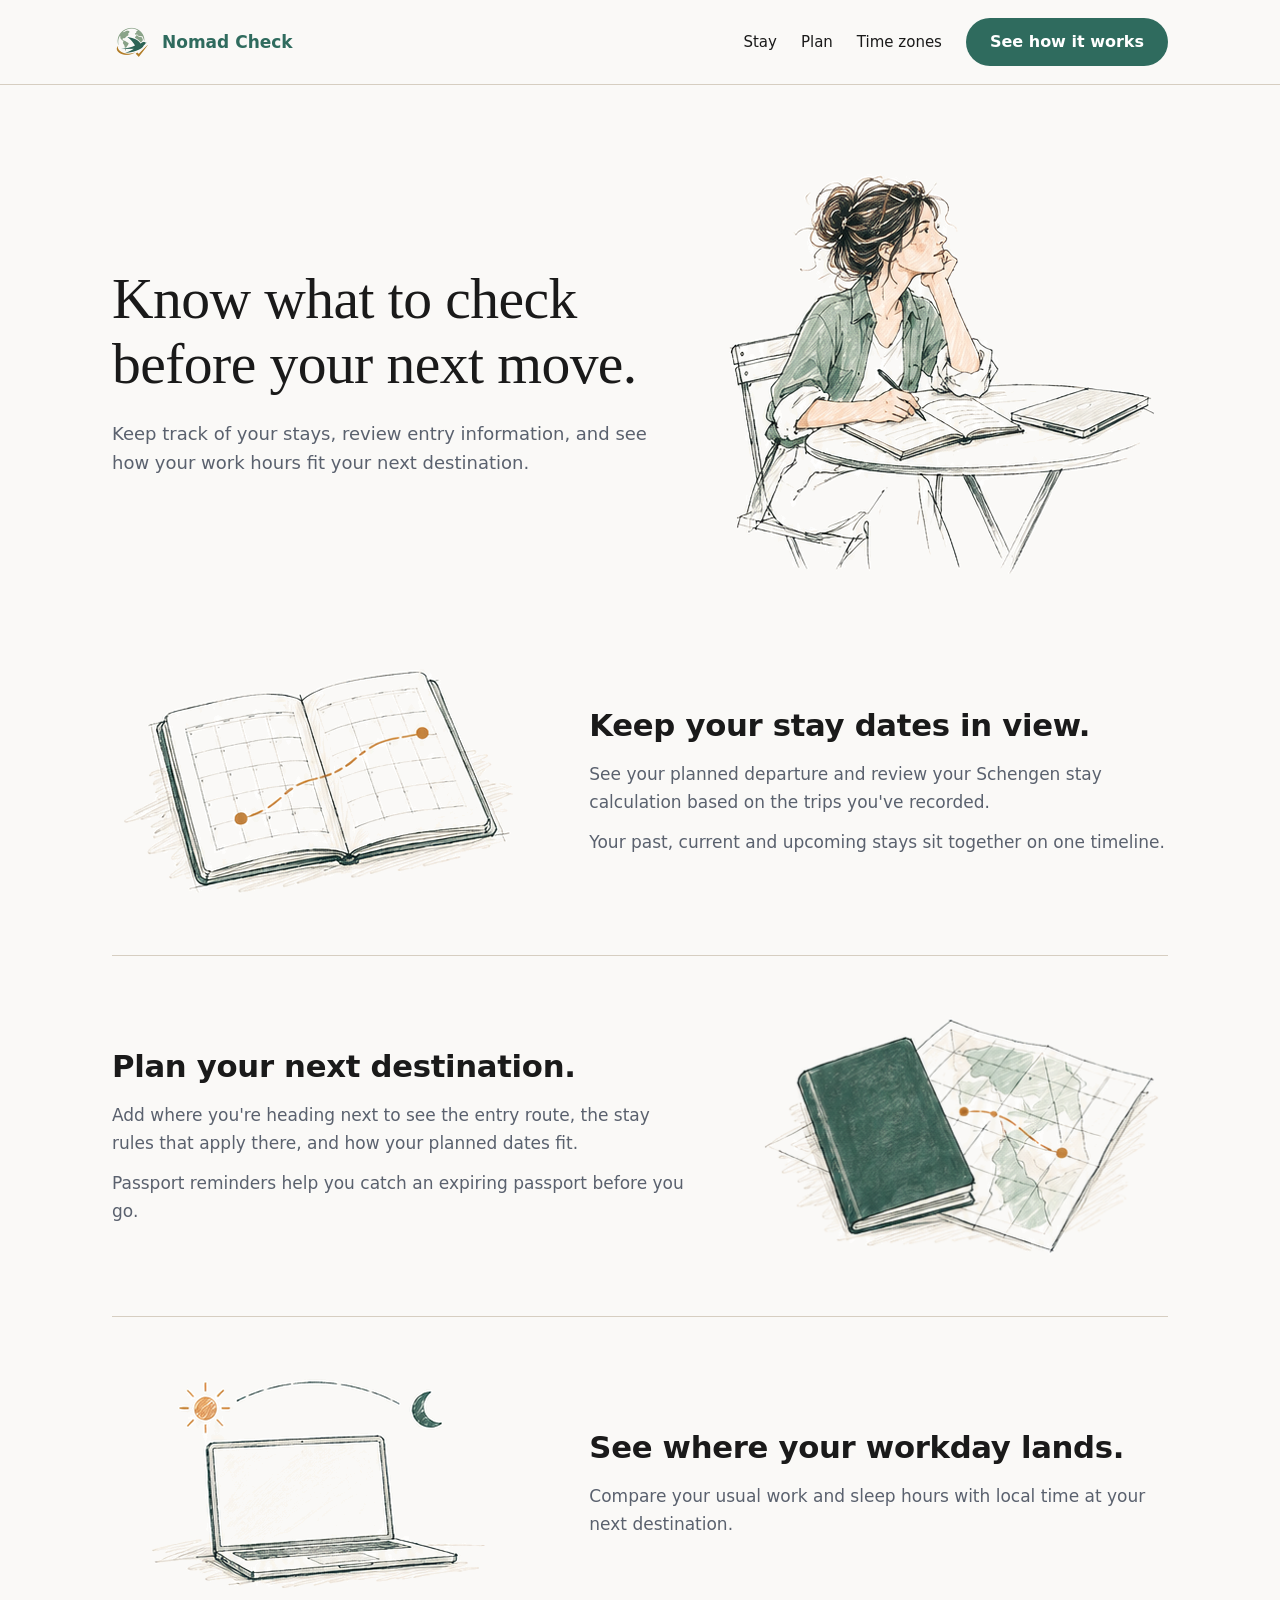
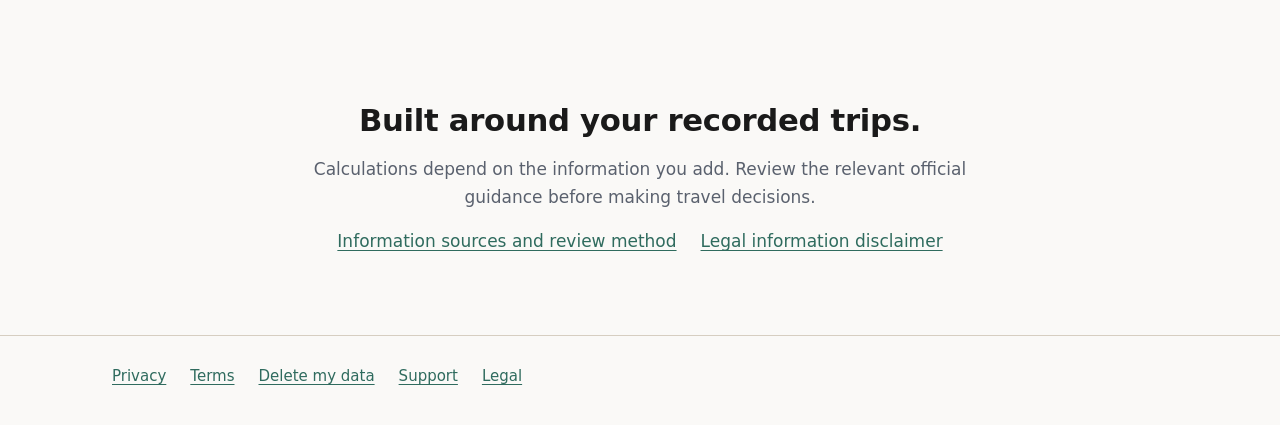
==== commit 5f40f6b1: "Homepage (WEB-2): hand-drawn illustrations, brand mark, alternating sections - Four illustrations cr" ====
--- a/index.html
+++ b/index.html
@@ -11,7 +11,7 @@
 
 <header class="site">
   <div class="wrap header-row">
-    <a class="wordmark" href="/">Nomad Check</a>
+    <a class="wordmark" href="/"><img class="wordmark-mark" src="images/logo-80.png" srcset="images/logo-80.png 2x, images/logo-120.png 3x" width="40" height="40" alt=""><span>Nomad Check</span></a>
     <nav class="site-nav" aria-label="On this page">
       <a href="#stay">Stay</a>
       <a href="#plan">Plan</a>
@@ -24,40 +24,60 @@
 <main>
 
   <section class="hero" aria-labelledby="hero-title">
-    <div class="wrap">
-      <h1 id="hero-title">Know what to check before your next move.</h1>
-      <p class="hero-lede">Keep track of your stays, review entry information, and see how your work hours fit your next destination.</p>
+    <div class="wrap hero-row">
+      <div class="hero-copy">
+        <h1 id="hero-title">Know what to check before your next move.</h1>
+        <p class="hero-lede">Keep track of your stays, review entry information, and see how your work hours fit your next destination.</p>
+      </div>
+      <figure class="art art-hero">
+        <img src="images/hero.webp" width="445" height="415" decoding="async" alt="Pencil and watercolour sketch of a woman at a small round table, pen resting on an open notebook, a closed laptop beside her.">
+      </figure>
     </div>
   </section>
 
   <div id="how-it-works" class="scenarios">
 
-    <section id="stay" class="scenario" aria-labelledby="stay-title">
+    <section id="stay" class="scenario scenario-art-left" aria-labelledby="stay-title">
       <div class="wrap"><div class="scenario-row">
-        <h2 id="stay-title">Keep your stay dates in view.</h2>
-        <div class="scenario-text">
-          <p>See your planned departure and review your Schengen stay calculation based on the trips you've recorded.</p>
-          <p>Your past, current and upcoming stays sit together on one timeline.</p>
+        <div class="scenario-copy">
+          <h2 id="stay-title">Keep your stay dates in view.</h2>
+          <div class="scenario-text">
+            <p>See your planned departure and review your Schengen stay calculation based on the trips you've recorded.</p>
+            <p>Your past, current and upcoming stays sit together on one timeline.</p>
+          </div>
         </div>
+        <figure class="art art-stay">
+          <img src="images/stay.webp" width="409" height="243" loading="lazy" decoding="async" alt="Sketch of an open journal with a calendar grid, a dotted line joining two marked days.">
+        </figure>
       </div></div>
     </section>
 
     <section id="plan" class="scenario" aria-labelledby="plan-title">
       <div class="wrap"><div class="scenario-row">
-        <h2 id="plan-title">Plan your next destination.</h2>
-        <div class="scenario-text">
-          <p>Add where you're heading next to see the entry route, the stay rules that apply there, and how your planned dates fit.</p>
-          <p>Passport reminders help you catch an expiring passport before you go.</p>
+        <div class="scenario-copy">
+          <h2 id="plan-title">Plan your next destination.</h2>
+          <div class="scenario-text">
+            <p>Add where you're heading next to see the entry route, the stay rules that apply there, and how your planned dates fit.</p>
+            <p>Passport reminders help you catch an expiring passport before you go.</p>
+          </div>
         </div>
+        <figure class="art art-plan">
+          <img src="images/plan.webp" width="416" height="258" loading="lazy" decoding="async" alt="Sketch of a green passport lying on a folded map, a dotted route marked across it.">
+        </figure>
       </div></div>
     </section>
 
-    <section id="time-zones" class="scenario" aria-labelledby="time-zones-title">
+    <section id="time-zones" class="scenario scenario-art-left" aria-labelledby="time-zones-title">
       <div class="wrap"><div class="scenario-row">
-        <h2 id="time-zones-title">See where your workday lands.</h2>
-        <div class="scenario-text">
-          <p>Compare your usual work and sleep hours with local time at your next destination.</p>
+        <div class="scenario-copy">
+          <h2 id="time-zones-title">See where your workday lands.</h2>
+          <div class="scenario-text">
+            <p>Compare your usual work and sleep hours with local time at your next destination.</p>
+          </div>
         </div>
+        <figure class="art art-time-zones">
+          <img src="images/time-zones.webp" width="353" height="229" loading="lazy" decoding="async" alt="Sketch of an open laptop under a dashed arc running from a sun to a crescent moon.">
+        </figure>
       </div></div>
     </section>
 
--- a/style.css
+++ b/style.css
@@ -1,4 +1,4 @@
-/* Nomad Check — homepage (WEB-1).
+/* Nomad Check — homepage (WEB-1, illustrated in WEB-2).
    Loaded by index.html ONLY: every /legal/ page carries its own inline <style>,
    so nothing here can change how a legal page renders.
    Plain CSS, no build step, light only, zero JavaScript, no external resources.
@@ -15,14 +15,19 @@
   --max: 1120px;
   --gutter: 32px;
   --section: 80px;
-  --hero-y: 72px;
+  --hero-y: 80px;
+  /* WEB-2 — half the space between two scenarios. Each row carries it above
+     and below its own content, so the distance between neighbours is 2 × this
+     plus the hairline — one layer per side, never a margin on top of it. */
+  --row: 52px;
+  --col-gap: 64px;
 
   --sans: system-ui, -apple-system, BlinkMacSystemFont, "Segoe UI", sans-serif;
   --serif: Georgia, "Times New Roman", serif;
 }
 
 @media (max-width: 720px) {
-  :root { --gutter: 20px; --section: 48px; --hero-y: 40px; }
+  :root { --gutter: 20px; --section: 48px; --hero-y: 48px; --row: 28px; }
 }
 
 * { box-sizing: border-box; }
@@ -43,7 +48,7 @@
 a:focus-visible { outline: 3px solid var(--brand); outline-offset: 3px; border-radius: 4px; }
 
 /* ── Header: on the page ground, a hairline under it, no card.
-   Wordmark · anchors (the app's tab names) · the one CTA, on one row. The CTA
+   Brand · anchors (the app's tab names) · the one CTA, on one row. The CTA
    sits BESIDE the nav, not inside it: it is the page's action, not a place,
    and that lets phones re-flow the three into two rows with a plain grid. ── */
 header.site { border-bottom: 1px solid var(--rule); }
@@ -51,7 +56,13 @@
   display: flex; align-items: center; gap: 12px 24px;
   padding-top: 18px; padding-bottom: 18px;
 }
-.wordmark { font-size: 1.0625rem; font-weight: 700; color: var(--brand); text-decoration: none; }
+/* WEB-2 — the app icon (IC-1, assets/brand/icon-1024.png, corners #FAF9F7)
+   beside the wordmark. The name stays real HTML text; the mark is alt="". */
+.wordmark {
+  display: inline-flex; align-items: center; gap: 10px; min-height: 44px;
+  font-size: 1.0625rem; font-weight: 700; color: var(--brand); text-decoration: none;
+}
+.wordmark-mark { display: block; width: 40px; height: 40px; flex-shrink: 0; }
 .site-nav { display: flex; align-items: center; gap: 0 24px; margin-left: auto; font-size: 0.9375rem; }
 .site-nav a { display: inline-flex; align-items: center; min-height: 44px; color: var(--ink); text-decoration: none; }
 .site-nav a:hover { text-decoration: underline; }
@@ -66,7 +77,7 @@
 }
 .button:focus-visible { outline: 3px solid var(--ink); outline-offset: 3px; }
 
-/* Phones (WEB-1b option A): row 1 = wordmark + CTA, row 2 = the three anchors
+/* Phones (WEB-1b option A): row 1 = brand + CTA, row 2 = the three anchors
    at a 44px touch height. The CTA is shown at every width — it is the page's
    only one since the hero and closing CTAs left. */
 @media (max-width: 720px) {
@@ -75,28 +86,58 @@
     grid-template-areas: "brand cta" "nav nav";
     row-gap: 4px; padding-bottom: 6px;
   }
-  .wordmark { grid-area: brand; }
+  .wordmark { grid-area: brand; gap: 6px; }
+  /* WEB-2 — with the mark beside it, the wordmark wrapped to two lines at 375
+     (measured: mark 40 + 10 + name 114 + gap 24 + CTA 176 = 364 > 335). A 28px
+     mark, 6px inside and an 8px column gap make it 332: one line at 375. The
+     CTA is untouched. ⚠️ Below ~372px (e.g. 360) the name still wraps. */
+  .header-row { column-gap: 8px; }
+  .wordmark-mark { width: 28px; height: 28px; }
   .button-header { grid-area: cta; }
   .site-nav { grid-area: nav; margin-left: 0; }
 }
 
-/* ── Hero: text-led single column ── */
+/* ── Illustrations (WEB-2) ──
+   ⚠️ NEVER WIDER THAN 1x: each figure's max-width is its file's own pixel
+   width (hero 445, stay 409, plan 416, time zones 353 — cropped from the
+   916px reference). Where a column is wider, the space stays empty; the image
+   is never stretched to fill it. When the ≥1000px originals arrive (WEB-2b),
+   swap the files (same names) and raise these four caps.
+   ⚠️ NO mix-blend-mode. The paper is normalised to #FAF9F7 in the files
+   themselves (lossless WebP, so it survives encoding exactly). Multiply was
+   tried first and measured worse: paper (251,249,247) × page (250,249,247)
+   darkens the whole rectangle — edge ΔE76 ≈ 2.5–2.7 in Chromium and WebKit,
+   a visible box. A normalised file under multiply would darken the same way. */
+.art { margin: 0; width: 100%; justify-self: center; }
+.art img { display: block; width: 100%; height: auto; }
+.art-hero { max-width: 445px; }
+.art-stay { max-width: 409px; }
+.art-plan { max-width: 416px; }
+.art-time-zones { max-width: 353px; }
+
+/* ── Hero: text-led, the drawing beside it (stacked under it on phones) ── */
 .hero { padding: var(--hero-y) 0; }
+.hero-row {
+  display: grid;
+  grid-template-columns: minmax(0, 50fr) minmax(0, 42fr);
+  gap: 24px var(--col-gap);
+  align-items: center;
+}
 h1 {
   font-family: var(--serif);
   font-size: clamp(2.375rem, 4.5vw, 3.75rem);   /* 38 → 60px */
   font-weight: 400;
   line-height: 1.12;
   letter-spacing: -0.01em;
-  margin: 0 0 20px;
+  margin: 0 0 24px;
   max-width: 20ch;
 }
-.hero-lede { color: var(--ink-2); max-width: 34rem; margin: 0; }
+.hero-lede { color: var(--ink-2); font-size: 1.125rem; line-height: 1.6; max-width: 34rem; margin: 0; }
 
 /* ── One heading scale for every section below the hero ── */
 h2 {
   font-family: var(--sans);
-  font-size: clamp(1.75rem, 2.4vw, 2.125rem);   /* 28 → 34px */
+  font-size: clamp(1.875rem, 2.4vw, 2.125rem);   /* 30 → 34px */
   font-weight: 700;
   line-height: 1.2;
   letter-spacing: -0.01em;
@@ -105,34 +146,74 @@
 p { margin: 0; max-width: 36rem; }   /* ≈ 55–65 characters at 17px */
 p + p { margin-top: 12px; }
 
-/* ── Scenarios: rhythm from type and space, a hairline between — no cards.
-   The rule sits on the inner row, so it spans the text column, not the gutter.
-   One layer per distance: the hero's bottom padding is the space above the
-   first scenario; the rows' own padding is the space around each rule. ── */
+/* ── Scenarios: copy and drawing side by side, alternating; a hairline
+   between — no cards. The rule sits on the inner row, so it spans the text
+   column, not the gutter. One layer per distance: the hero's bottom padding
+   is the space above the first scenario; each row's own --row padding is the
+   space on either side of a rule. DOM order is copy → drawing (the phone
+   order); desktop places the drawing left for Stay and Time zones. ── */
 .scenario + .scenario .scenario-row { border-top: 1px solid var(--rule); }
 .scenario-row {
   display: grid;
-  grid-template-columns: minmax(0, 5fr) minmax(0, 6fr);
-  gap: 16px 48px;
-  padding-top: 40px; padding-bottom: 40px;
-}
+  grid-template-columns: minmax(0, 7fr) minmax(0, 5fr);
+  grid-template-areas: "copy art";
+  gap: 24px var(--col-gap);
+  align-items: center;
+  padding-top: var(--row); padding-bottom: var(--row);
+}
+.scenario-art-left .scenario-row {
+  grid-template-columns: minmax(0, 5fr) minmax(0, 7fr);
+  grid-template-areas: "art copy";
+}
+.scenario-copy { grid-area: copy; }
+.scenario-row .art { grid-area: art; }
 .scenario:first-child .scenario-row { padding-top: 0; }
 .scenario:last-child .scenario-row { padding-bottom: 0; }
+.scenario h2 { margin-bottom: 16px; }
 .scenario-text { color: var(--ink-2); }
 
 /* ── Trust: quiet, but full-size text at full contrast. Separated by space
-   alone (one section gap), not a rule — the quietest boundary on the page.
-   It is the last section: the same gap below it, then the footer's rule. ── */
-.trust { padding: var(--section) 0; }
+   alone, not a rule — the quietest boundary on the page. Centred in a 680px
+   column. It is the last section: then the footer's rule. ── */
+.trust { padding: calc(2 * var(--row)) 0 var(--section); }
+.trust-inner { max-width: 680px; margin: 0 auto; text-align: center; }
 .trust h2 { margin-bottom: 16px; }
-.trust p { color: var(--ink-2); }
-.trust-links { display: flex; flex-wrap: wrap; gap: 8px 24px; margin-top: 16px; }
+.trust p { color: var(--ink-2); max-width: none; }
+/* Row gap 20, not 8: each hit overlay overhangs its text box by ~10px above
+   and below, so wrapped rows need ≥20 between boxes or the second overlay
+   covers the first link's bottom (measured: its target shrank to 36px). */
+.trust-links { display: flex; flex-wrap: wrap; justify-content: center; gap: 20px 24px; margin-top: 16px; }
+/* WEB-1c/WEB-1d — each link is a 44px touch target. ⚠️ The target is an
+   invisible ::after overlay, not a tall box: WEB-1c's min-height:44 centred
+   ~28px of text in a 44px box, so the VISIBLE text sat ~8px above the box's
+   bottom and the measured gap to the footer rule read 60/92 instead of the
+   48/80 token (all three engines agreed). The overlay adds hit area without
+   moving a pixel of layout, so the visible gap is .trust's padding alone. */
+.trust-links a { position: relative; }
+.trust-links a::after {
+  content: "";
+  position: absolute;
+  left: -6px; right: -6px;
+  top: 50%;
+  height: 44px;
+  transform: translateY(-50%);
+}
 
 /* ── Footer ── */
 footer.site { border-top: 1px solid var(--rule); font-size: 0.9375rem; }
 footer.site .wrap { padding-top: 28px; padding-bottom: 36px; }
 footer.site nav { display: flex; flex-wrap: wrap; gap: 12px 24px; }
 
+/* ── Phones: one column, heading → text → drawing, drawings centred at
+   240–300px (never wider than the column, never above 1x). ── */
 @media (max-width: 720px) {
-  .scenario-row { grid-template-columns: minmax(0, 1fr); padding-top: 28px; padding-bottom: 28px; }
-}
+  .hero-row,
+  .scenario-row,
+  .scenario-art-left .scenario-row {
+    grid-template-columns: minmax(0, 1fr);
+    grid-template-areas: "copy" "art";
+  }
+  .hero-copy { grid-area: copy; }
+  .hero-row .art { grid-area: art; }
+  .art-hero, .art-stay, .art-plan, .art-time-zones { max-width: 300px; }
+}
